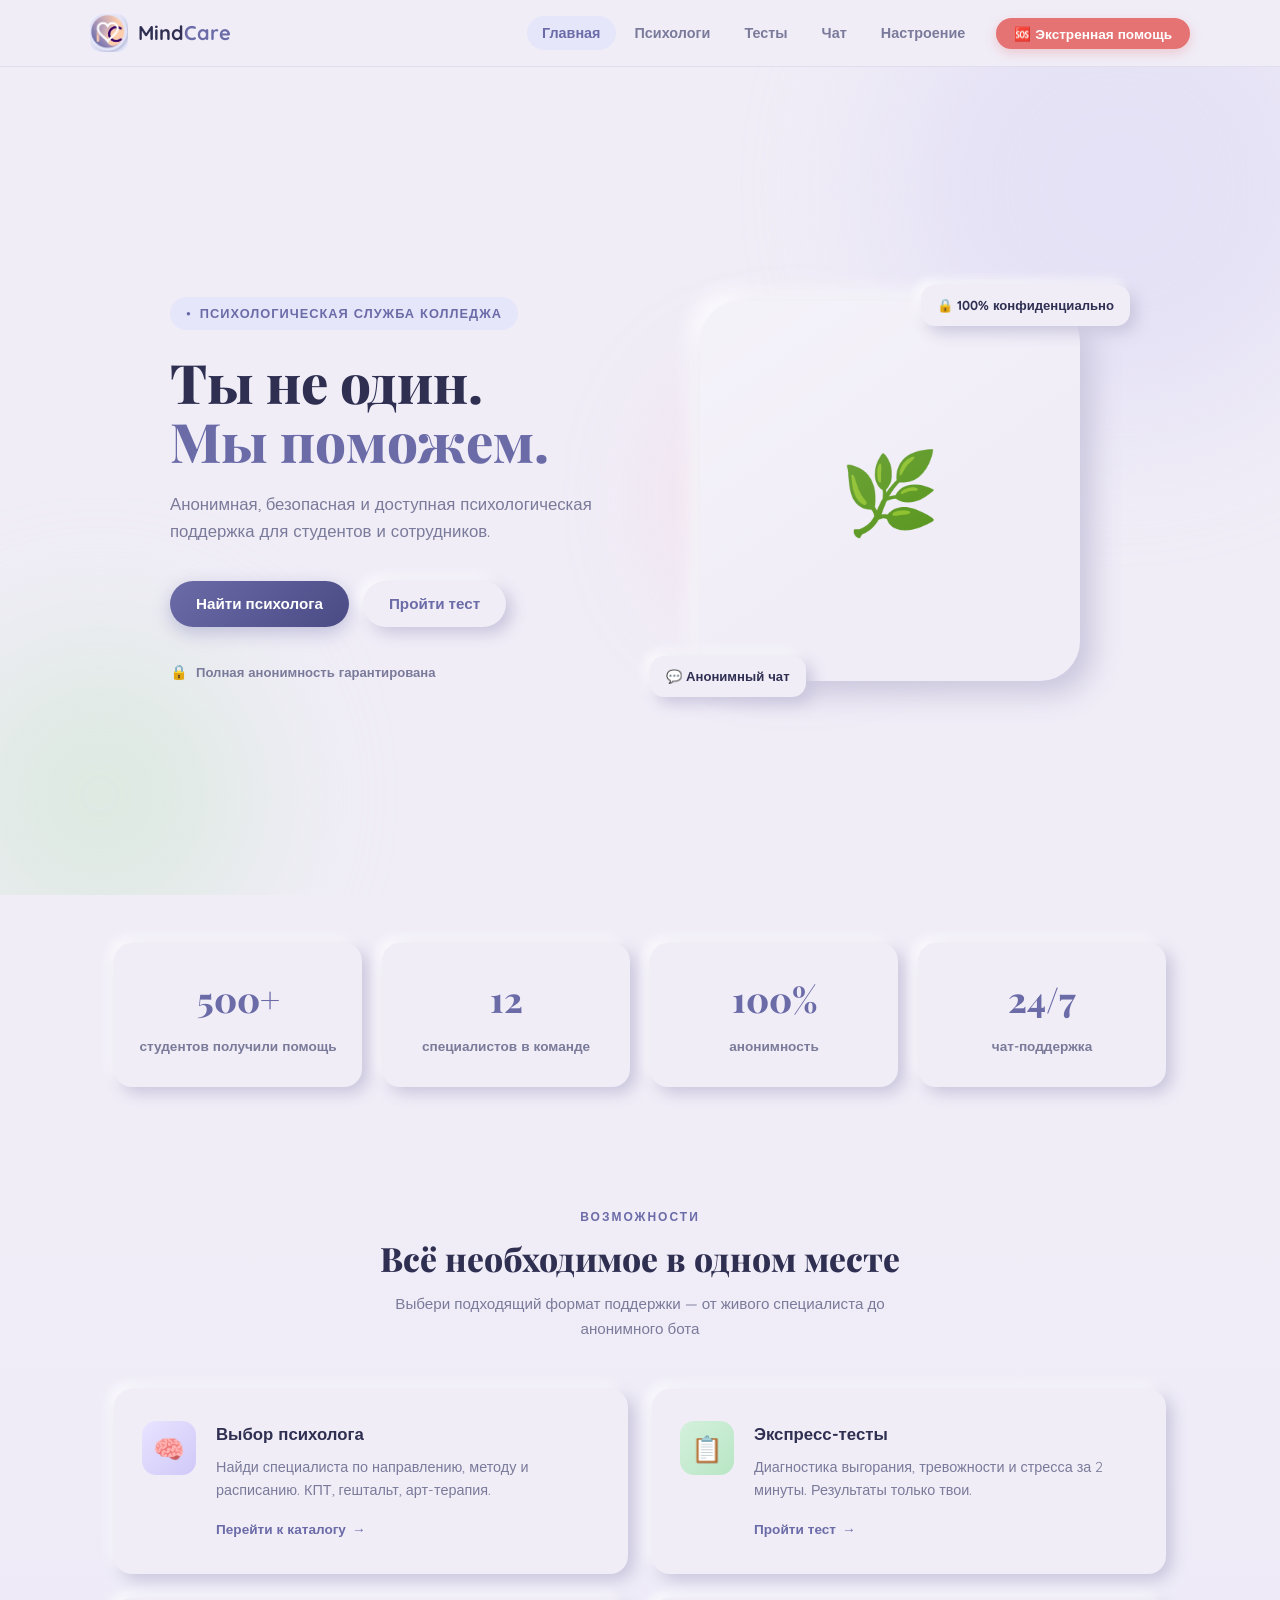
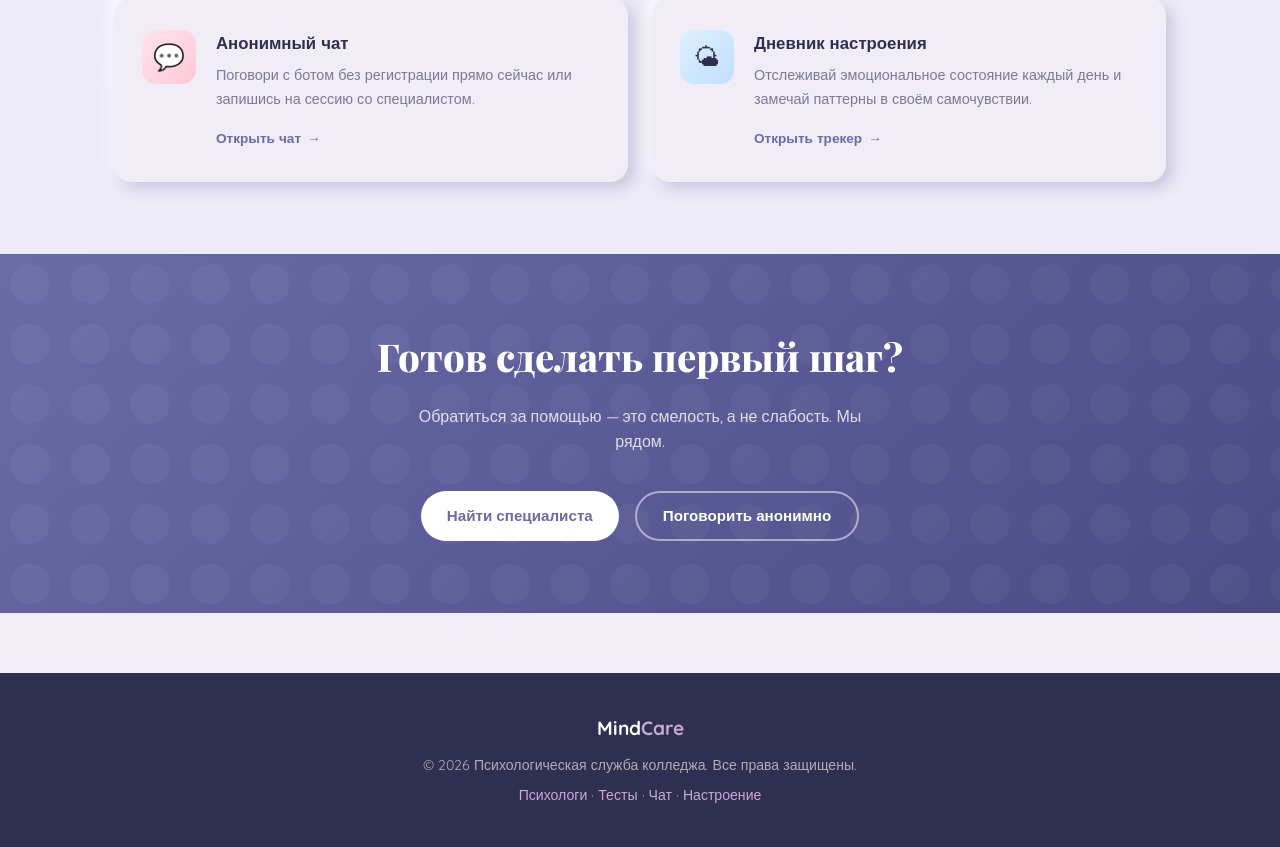
==== index.html @ d56aece6 "Add files via upload" ====
<!DOCTYPE html>
<html lang="ru">
<head>
  <meta charset="UTF-8"/>
  <meta name="viewport" content="width=device-width, initial-scale=1.0"/>
  <title>MindCare — Психологическая помощь</title>
  <link rel="icon" type="image/png" href="image1.png"/>
  <link rel="preconnect" href="https://fonts.googleapis.com"/>
  <link rel="preconnect" href="https://fonts.gstatic.com" crossorigin/>
  <link href="https://fonts.googleapis.com/css2?family=Quicksand:wght@400;500;600;700&family=Playfair+Display:wght@700;800&display=swap" rel="stylesheet"/>
  <link rel="stylesheet" href="style.css"/>
  <style>
    /* ── INDEX-ONLY STYLES ── */
    .hero {
      min-height: 92vh;
      display: flex; align-items: center;
      position: relative; overflow: hidden;
      padding: 80px 0 60px;
    }
    .hero__blobs { position: absolute; inset: 0; pointer-events: none; z-index: 0; }
    .blob {
      position: absolute; border-radius: 50%;
      filter: blur(70px); opacity: 0.45;
      animation: floatBlob 8s ease-in-out infinite alternate;
    }
    .blob-1 { width: 480px; height: 480px; background: #D8D4F5; top: -120px; right: -80px; animation-delay: 0s; }
    .blob-2 { width: 320px; height: 320px; background: #C8E6C9; bottom: -60px; left: -60px; animation-delay: 2s; }
    .blob-3 { width: 200px; height: 200px; background: #F8BBD0; top: 40%; right: 30%; animation-delay: 4s; }
    @keyframes floatBlob { 0% { transform: translate(0,0) scale(1); } 100% { transform: translate(20px, -25px) scale(1.05); } }

    .hero__inner {
      display: grid; grid-template-columns: 1fr 1fr; gap: 60px;
      align-items: center; position: relative; z-index: 1;
    }
    .hero__eyebrow {
      display: inline-flex; align-items: center; gap: 8px;
      background: var(--lavender); color: var(--lavender-dark);
      padding: 6px 16px; border-radius: var(--radius-pill);
      font-size: 0.8rem; font-weight: 700; letter-spacing: 1px; text-transform: uppercase;
      margin-bottom: 22px;
    }
    .hero__eyebrow::before { content: '●'; font-size: 0.5rem; animation: blink 2s infinite; }
    @keyframes blink { 0%,100%{opacity:1;} 50%{opacity:0.3;} }

    .hero__title {
      font-family: 'Playfair Display', serif;
      font-size: 3.4rem; font-weight: 800; line-height: 1.1;
      margin-bottom: 20px; color: var(--text-dark);
    }
    .hero__title em { font-style: normal; color: var(--lavender-dark); }

    .hero__sub { color: var(--text-muted); font-size: 1.05rem; margin-bottom: 36px; max-width: 440px; }
    .hero__actions { display: flex; gap: 14px; flex-wrap: wrap; margin-bottom: 32px; }
    .hero__anon {
      display: inline-flex; align-items: center; gap: 8px;
      font-size: 0.82rem; color: var(--text-muted); font-weight: 600;
    }
    .hero__anon::before { content: '🔒'; font-size: 0.9rem; }

    .hero__visual { position: relative; }
    .hero__logo-wrap {
      width: 100%; aspect-ratio: 1;
      max-width: 380px; margin: 0 auto;
      display: flex; align-items: center; justify-content: center;
      background: var(--bg);
      box-shadow: 12px 12px 30px var(--nm-dark), -8px -8px 20px var(--nm-light);
      border-radius: 40px;
      position: relative; overflow: hidden;
    }
    .hero__logo-wrap::after {
      content: '';
      position: absolute; inset: 0;
      background: linear-gradient(145deg, rgba(255,255,255,0.3) 0%, transparent 60%);
      pointer-events: none;
    }
    .hero__logo-img { width: 75%; height: 75%; object-fit: contain; display: block; }
    .hero__logo-fallback {
      font-size: 5rem; display: flex; align-items: center; justify-content: center; width: 100%; height: 100%;
    }
    .hero__float-badge {
      position: absolute;
      background: var(--bg); box-shadow: var(--nm-out);
      border-radius: 14px; padding: 10px 16px;
      font-size: 0.82rem; font-weight: 700; color: var(--text-dark);
      display: flex; align-items: center; gap: 8px; white-space: nowrap;
      animation: floatBadge 3s ease-in-out infinite alternate;
    }
    .badge-1 { bottom: -16px; left: -20px; animation-delay: 0s; }
    .badge-2 { top: -16px; right: -20px; animation-delay: 1.5s; }
    @keyframes floatBadge { 0% { transform: translateY(0); } 100% { transform: translateY(-8px); } }

    /* ── STATS ── */
    .stats { padding: 48px 0; }
    .stats__grid {
      display: grid; grid-template-columns: repeat(4, 1fr);
      gap: 20px; text-align: center;
    }
    .stat-card { padding: 28px 20px; }
    .stat-card__num {
      font-family: 'Playfair Display', serif;
      font-size: 2.2rem; font-weight: 800; color: var(--lavender-dark); display: block; margin-bottom: 6px;
    }
    .stat-card__label { color: var(--text-muted); font-size: 0.85rem; font-weight: 600; }

    /* ── FEATURES ── */
    .features { padding: 72px 0; background: linear-gradient(180deg, var(--bg) 0%, rgba(230,230,250,0.3) 100%); }
    .features__header { text-align: center; margin-bottom: 48px; }
    .features__grid { display: grid; grid-template-columns: repeat(2, 1fr); gap: 24px; }
    .feature-card {
      padding: 32px 28px; display: flex; gap: 20px; align-items: flex-start;
      transition: box-shadow var(--transition), transform var(--transition); cursor: pointer;
    }
    .feature-card:hover { box-shadow: var(--nm-hover); transform: translateY(-3px); }
    .feature-card__icon {
      width: 54px; height: 54px; flex-shrink: 0;
      border-radius: 14px; display: flex; align-items: center; justify-content: center;
      font-size: 1.6rem;
    }
    .icon-purple { background: linear-gradient(135deg, #e8e4ff, #d0c8f8); }
    .icon-green  { background: linear-gradient(135deg, #d4f0dd, #b8e6c4); }
    .icon-pink   { background: linear-gradient(135deg, #ffe4ec, #ffc8d8); }
    .icon-blue   { background: linear-gradient(135deg, #dff0ff, #c0dfff); }
    .feature-card__title { font-weight: 700; font-size: 1.05rem; margin-bottom: 8px; }
    .feature-card__desc { color: var(--text-muted); font-size: 0.9rem; margin-bottom: 14px; }
    .feature-card__link {
      font-size: 0.85rem; font-weight: 700; color: var(--lavender-dark);
      display: inline-flex; align-items: center; gap: 6px;
    }
    .feature-card__link::after { content: '→'; transition: transform 0.2s; }
    .feature-card:hover .feature-card__link::after { transform: translateX(4px); }

    /* ── CTA ── */
    .cta {
      padding: 72px 0; text-align: center;
      background: linear-gradient(135deg, var(--lavender-dark) 0%, var(--lavender-deep) 100%);
      color: white; position: relative; overflow: hidden;
    }
    .cta::before {
      content: ''; position: absolute; inset: 0;
      background: url("data:image/svg+xml,%3Csvg width='60' height='60' viewBox='0 0 60 60' xmlns='http://www.w3.org/2000/svg'%3E%3Cg fill='none' fill-rule='evenodd'%3E%3Cg fill='%23ffffff' fill-opacity='0.04'%3E%3Ccircle cx='30' cy='30' r='20'/%3E%3C/g%3E%3C/g%3E%3C/svg%3E");
    }
    .cta__inner { position: relative; z-index: 1; }
    .cta__title { font-family: 'Playfair Display', serif; font-size: 2.4rem; font-weight: 800; margin-bottom: 16px; }
    .cta__sub { opacity: 0.8; max-width: 480px; margin: 0 auto 36px; font-size: 1rem; }
    .cta__actions { display: flex; gap: 16px; justify-content: center; flex-wrap: wrap; }
    .btn--white { background: white; color: var(--lavender-dark); }
    .btn--white:hover { background: var(--lavender); }
    .btn--outline { background: transparent; color: white; border: 2px solid rgba(255,255,255,0.5); }
    .btn--outline:hover { background: rgba(255,255,255,0.1); border-color: white; }

    @media (max-width: 900px) {
      .hero__inner { grid-template-columns: 1fr; text-align: center; }
      .hero__sub { margin: 0 auto 36px; }
      .hero__actions { justify-content: center; }
      .hero__anon { justify-content: center; }
      .hero__visual { max-width: 280px; margin: 0 auto; }
      .stats__grid { grid-template-columns: repeat(2, 1fr); }
      .features__grid { grid-template-columns: 1fr; }
      .hero__title { font-size: 2.4rem; }
      .hero__float-badge { display: none; }
    }
    @media (max-width: 480px) {
      .hero__title { font-size: 2rem; }
      .stats__grid { grid-template-columns: repeat(2, 1fr); }
    }
  </style>
</head>
<body>

<header class="header" id="header">
  <div class="container header__inner">
    <a href="index.html" class="logo" aria-label="MindCare — главная">
      <img src="image1.png" alt="" class="logo__img" onerror="this.style.display='none'"/>
      <span class="logo__text">Mind<span class="logo__accent">Care</span></span>
    </a>

    <nav class="nav" id="nav" aria-label="Основная навигация">
      <ul class="nav__list">
        <li><a href="index.html"      class="nav__link active">Главная</a></li>
        <li><a href="catalog.html"    class="nav__link">Психологи</a></li>
        <li><a href="tests.html"      class="nav__link">Тесты</a></li>
        <li><a href="chat.html"       class="nav__link">Чат</a></li>
        <li><a href="mood.html"       class="nav__link">Настроение</a></li>
      </ul>
    </nav>

    <button class="burger" id="burger" aria-label="Открыть меню" aria-expanded="false">
      <span></span><span></span><span></span>
    </button>

    <button class="btn btn--danger btn--sm header__emergency" id="emergencyBtn">🆘 Экстренная помощь</button>
  </div>
</header>

<!-- HERO -->
<section class="hero" id="home">
  <div class="hero__blobs" aria-hidden="true">
    <div class="blob blob-1"></div>
    <div class="blob blob-2"></div>
    <div class="blob blob-3"></div>
  </div>
  <div class="container hero__inner">
    <div class="hero__content">
      <span class="hero__eyebrow">Психологическая служба колледжа</span>
      <h1 class="hero__title">Ты не один.<br/><em>Мы поможем.</em></h1>
      <p class="hero__sub">Анонимная, безопасная и доступная психологическая поддержка для студентов и сотрудников.</p>
      <div class="hero__actions">
        <a href="catalog.html" class="btn btn--primary">Найти психолога</a>
        <a href="tests.html"   class="btn btn--secondary">Пройти тест</a>
      </div>
      <span class="hero__anon">Полная анонимность гарантирована</span>
    </div>

    <div class="hero__visual">
      <div class="hero__logo-wrap">
        <img src="image2.png" alt="MindCare логотип" class="hero__logo-img"
             onerror="this.style.display='none'; this.nextElementSibling.style.display='flex'"/>
        <div class="hero__logo-fallback" style="display:none">🌿</div>
      </div>
      <div class="hero__float-badge badge-1">💬 Анонимный чат</div>
      <div class="hero__float-badge badge-2">🔒 100% конфиденциально</div>
    </div>
  </div>
</section>

<!-- STATS -->
<section class="stats">
  <div class="container">
    <div class="stats__grid">
      <div class="stat-card nm reveal">
        <span class="stat-card__num">500+</span>
        <span class="stat-card__label">студентов получили помощь</span>
      </div>
      <div class="stat-card nm reveal">
        <span class="stat-card__num">12</span>
        <span class="stat-card__label">специалистов в команде</span>
      </div>
      <div class="stat-card nm reveal">
        <span class="stat-card__num">100%</span>
        <span class="stat-card__label">анонимность</span>
      </div>
      <div class="stat-card nm reveal">
        <span class="stat-card__num">24/7</span>
        <span class="stat-card__label">чат-поддержка</span>
      </div>
    </div>
  </div>
</section>

<!-- FEATURES -->
<section class="features">
  <div class="container">
    <div class="features__header">
      <span class="section-eyebrow">Возможности</span>
      <h2 class="section-title">Всё необходимое в одном месте</h2>
      <p class="section-sub">Выбери подходящий формат поддержки — от живого специалиста до анонимного бота</p>
    </div>
    <div class="features__grid">
      <a href="catalog.html" class="feature-card nm reveal">
        <div class="feature-card__icon icon-purple">🧠</div>
        <div>
          <div class="feature-card__title">Выбор психолога</div>
          <div class="feature-card__desc">Найди специалиста по направлению, методу и расписанию. КПТ, гештальт, арт-терапия.</div>
          <span class="feature-card__link">Перейти к каталогу</span>
        </div>
      </a>
      <a href="tests.html" class="feature-card nm reveal">
        <div class="feature-card__icon icon-green">📋</div>
        <div>
          <div class="feature-card__title">Экспресс-тесты</div>
          <div class="feature-card__desc">Диагностика выгорания, тревожности и стресса за 2 минуты. Результаты только твои.</div>
          <span class="feature-card__link">Пройти тест</span>
        </div>
      </a>
      <a href="chat.html" class="feature-card nm reveal">
        <div class="feature-card__icon icon-pink">💬</div>
        <div>
          <div class="feature-card__title">Анонимный чат</div>
          <div class="feature-card__desc">Поговори с ботом без регистрации прямо сейчас или запишись на сессию со специалистом.</div>
          <span class="feature-card__link">Открыть чат</span>
        </div>
      </a>
      <a href="mood.html" class="feature-card nm reveal">
        <div class="feature-card__icon icon-blue">🌤</div>
        <div>
          <div class="feature-card__title">Дневник настроения</div>
          <div class="feature-card__desc">Отслеживай эмоциональное состояние каждый день и замечай паттерны в своём самочувствии.</div>
          <span class="feature-card__link">Открыть трекер</span>
        </div>
      </a>
    </div>
  </div>
</section>

<!-- CTA -->
<section class="cta">
  <div class="container cta__inner">
    <h2 class="cta__title">Готов сделать первый шаг?</h2>
    <p class="cta__sub">Обратиться за помощью — это смелость, а не слабость. Мы рядом.</p>
    <div class="cta__actions">
      <a href="catalog.html" class="btn btn--white">Найти специалиста</a>
      <a href="chat.html"    class="btn btn--outline">Поговорить анонимно</a>
    </div>
  </div>
</section>

<!-- EMERGENCY MODAL -->
<div class="modal-overlay" id="emergencyModal" hidden>
  <div class="modal nm">
    <h2>🆘 Экстренная помощь</h2>
    <p>Если тебе или твоим близким угрожает опасность — не молчи. Звони прямо сейчас:</p>
    <ul style="margin:18px 0;padding-left:20px;text-align:left;line-height:2.2">
      <li><strong>8 (800) 2000-122</strong> — Единый телефон доверия (бесплатно)</li>
      <li><strong>+7 (495) 575-87-70</strong> — Горячая линия психологической помощи</li>
      <li><strong>112</strong> — Экстренные службы</li>
    </ul>
    <button class="btn btn--primary" id="closeEmergency">Понятно, закрыть</button>
  </div>
</div>

<footer class="footer">
  <div class="container">
    <div class="footer__brand">
      <div class="footer__logo">Mind<span>Care</span></div>
    </div>
    <p>© 2026 Психологическая служба колледжа. Все права защищены.</p>
    <p style="margin-top:8px">
      <a href="catalog.html">Психологи</a> ·
      <a href="tests.html">Тесты</a> ·
      <a href="chat.html">Чат</a> ·
      <a href="mood.html">Настроение</a>
    </p>
  </div>
</footer>

<script src="app.js"></script>
</body>
</html>
---- style.css ----
/* =============================================
   MindCare — СТИЛИ (обновлённые)
   ============================================= */

@import url('https://fonts.googleapis.com/css2?family=Quicksand:wght@400;500;600;700&family=Playfair+Display:wght@700;800&display=swap');

:root {
  --bg:            #F0EDF7;
  --bg-alt:        #E8E4F3;
  --lavender:      #E6E6FA;
  --lavender-mid:  #C8A8D8;
  --lavender-dark: #6B6BA8;
  --lavender-deep: #4A4A85;
  --accent:        #9090C8;
  --green:         #5A8A6A;
  --green-light:   #D4EDDA;
  --text-dark:     #2F2F52;
  --text-muted:    #7A7A9A;
  --white:         #ffffff;

  --nm-light:  #ffffff;
  --nm-dark:   #c8c4dc;
  --nm-out:    6px 6px 16px var(--nm-dark), -4px -4px 12px var(--nm-light);
  --nm-in:     inset 4px 4px 10px var(--nm-dark), inset -3px -3px 8px var(--nm-light);
  --nm-hover:  8px 8px 20px var(--nm-dark), -5px -5px 14px var(--nm-light);

  --radius:     18px;
  --radius-sm:  10px;
  --radius-pill:100px;
  --transition: 0.3s cubic-bezier(0.25, 0.8, 0.25, 1);
}

*, *::before, *::after { box-sizing: border-box; margin: 0; padding: 0; }
html { scroll-behavior: smooth; }
body {
  font-family: 'Quicksand', sans-serif;
  background: var(--bg);
  color: var(--text-dark);
  line-height: 1.6;
  overflow-x: hidden;
}
button, input, textarea { font-family: inherit; }
a { text-decoration: none; color: inherit; }
img { max-width: 100%; }

.container { max-width: 1100px; margin: 0 auto; padding: 0 24px; }
.nm { background: var(--bg); box-shadow: var(--nm-out); border-radius: var(--radius); }

/* ── HEADER ── */
.header {
  position: sticky; top: 0; z-index: 100;
  background: rgba(240,237,247,0.88);
  backdrop-filter: blur(24px); -webkit-backdrop-filter: blur(24px);
  border-bottom: 1px solid rgba(107,107,168,0.12);
}
.header__inner {
  display: flex; align-items: center; gap: 16px;
  padding: 14px 0;
}
.logo { display: flex; align-items: center; gap: 10px; }
.logo__img { width: 38px; height: 38px; border-radius: 10px; object-fit: contain; }
.logo__text { font-size: 1.25rem; font-weight: 700; white-space: nowrap; }
.logo__accent { color: var(--lavender-dark); }

.nav { margin-left: auto; }
.nav__list { display: flex; gap: 4px; list-style: none; }
.nav__link {
  padding: 8px 15px; border-radius: var(--radius-pill);
  font-weight: 600; font-size: 0.9rem;
  color: var(--text-muted); transition: all 0.2s;
}
.nav__link.active,
.nav__link:hover { color: var(--lavender-dark); background: var(--lavender); }

.burger {
  display: none; flex-direction: column; gap: 5px;
  border: none; background: transparent; cursor: pointer; padding: 4px; margin-left: auto;
}
.burger span { display: block; width: 22px; height: 2px; background: var(--text-dark); border-radius: 2px; transition: 0.3s; }
.burger.open span:nth-child(1) { transform: translateY(7px) rotate(45deg); }
.burger.open span:nth-child(2) { opacity: 0; }
.burger.open span:nth-child(3) { transform: translateY(-7px) rotate(-45deg); }

/* ── BUTTONS ── */
.btn {
  display: inline-flex; align-items: center; justify-content: center;
  padding: 11px 26px; border-radius: var(--radius-pill);
  font-weight: 700; font-size: 0.95rem; cursor: pointer;
  transition: all var(--transition); border: none;
}
.btn--primary {
  background: linear-gradient(135deg, var(--lavender-dark), var(--lavender-deep));
  color: #fff; box-shadow: 0 6px 18px rgba(107,107,168,0.35);
}
.btn--primary:hover { transform: translateY(-2px); box-shadow: 0 10px 24px rgba(107,107,168,0.45); }
.btn--secondary {
  background: var(--bg); color: var(--lavender-dark); box-shadow: var(--nm-out);
}
.btn--secondary:hover { background: var(--lavender); transform: translateY(-1px); }
.btn--green {
  background: linear-gradient(135deg, var(--green), #3d6b4f);
  color: #fff; box-shadow: 0 6px 18px rgba(90,138,106,0.35);
}
.btn--green:hover { transform: translateY(-2px); box-shadow: 0 10px 24px rgba(90,138,106,0.45); }
.btn--danger { background: #E57373; color: white; box-shadow: 0 4px 12px rgba(229,115,115,0.3); }
.btn--danger:hover { background: #d32f2f; }
.btn--sm { padding: 7px 18px; font-size: 0.85rem; }

/* ── SECTION COMMONS ── */
section { padding: 72px 0; }
.section-header { text-align: center; margin-bottom: 48px; }
.section-eyebrow {
  font-size: 0.75rem; font-weight: 700; text-transform: uppercase;
  letter-spacing: 2px; color: var(--lavender-dark); display: block; margin-bottom: 12px;
}
.section-title {
  font-family: 'Playfair Display', serif;
  font-size: 2.1rem; font-weight: 800; color: var(--text-dark); margin-bottom: 14px; line-height: 1.2;
}
.section-sub { color: var(--text-muted); max-width: 520px; margin: 0 auto; font-size: 0.95rem; }

/* ── PAGE HERO (inner pages) ── */
.page-hero {
  padding: 64px 0 48px;
  background: linear-gradient(160deg, var(--lavender) 0%, var(--bg) 60%);
  text-align: center;
  position: relative;
  overflow: hidden;
}
.page-hero::before {
  content: '';
  position: absolute; top: -60px; right: -80px;
  width: 300px; height: 300px;
  border-radius: 50%;
  background: radial-gradient(circle, rgba(107,107,168,0.12), transparent 70%);
  pointer-events: none;
}
.page-hero__eyebrow {
  font-size: 0.75rem; font-weight: 700; text-transform: uppercase;
  letter-spacing: 2px; color: var(--lavender-dark); display: block; margin-bottom: 14px;
}
.page-hero__title {
  font-family: 'Playfair Display', serif;
  font-size: 2.6rem; font-weight: 800; margin-bottom: 16px; line-height: 1.15;
}
.page-hero__sub {
  color: var(--text-muted); max-width: 520px; margin: 0 auto; font-size: 1rem;
}

/* ── FOOTER ── */
.footer {
  background: var(--text-dark); color: rgba(255,255,255,0.6);
  padding: 40px 0; text-align: center; font-size: 0.88rem; margin-top: 60px;
}
.footer__brand { margin-bottom: 10px; }
.footer__logo { font-size: 1.2rem; font-weight: 700; color: #fff; }
.footer__logo span { color: var(--lavender-mid); }
.footer a { color: var(--lavender-mid); }

/* ── SCROLL REVEAL ── */
.reveal { opacity: 0; transform: translateY(28px); transition: opacity 0.65s ease, transform 0.65s ease; }
.reveal.visible { opacity: 1; transform: translateY(0); }

/* ── MODAL ── */
.modal-overlay {
  position: fixed; inset: 0;
  background: rgba(30,20,60,0.35); backdrop-filter: blur(6px);
  z-index: 200; display: flex; align-items: center; justify-content: center; padding: 20px;
}
.modal { max-width: 500px; background: var(--bg); padding: 36px; text-align: center; }
.modal h2 { margin-bottom: 16px; color: #E57373; font-size: 1.5rem; }
.modal p { font-size: 0.95rem; color: var(--text-dark); }
[hidden] { display: none !important; }

/* ── FILTERS ── */
.filters { display: flex; gap: 10px; justify-content: center; margin-bottom: 36px; flex-wrap: wrap; }
.filter-tag {
  padding: 8px 20px; border-radius: var(--radius-pill);
  border: none; background: var(--bg); box-shadow: var(--nm-out);
  cursor: pointer; font-weight: 600; font-size: 0.88rem;
  color: var(--text-muted); transition: all 0.2s;
}
.filter-tag.active { background: var(--lavender-dark); color: white; box-shadow: none; }
.filter-tag:hover:not(.active) { background: var(--lavender); color: var(--lavender-dark); }

/* ── TAG CHIPS ── */
.tag {
  font-size: 0.72rem; background: var(--lavender); color: var(--lavender-dark);
  padding: 3px 10px; border-radius: var(--radius-pill); font-weight: 700;
}
.tag--green { background: var(--green-light); color: var(--green); }

/* ── PSYCH CARDS (catalog page) ── */
.catalog__grid { display: grid; grid-template-columns: repeat(auto-fill, minmax(300px, 1fr)); gap: 24px; }
.psych-card {
  padding: 28px 24px; display: flex; flex-direction: column; gap: 16px;
  transition: box-shadow var(--transition), transform var(--transition);
}
.psych-card:hover { box-shadow: var(--nm-hover); transform: translateY(-3px); }
.psych-card.card-fade { opacity: 0; transform: scale(0.95); pointer-events: none; }
.psych-card.card-hidden { display: none !important; }
.psych-card__top { display: flex; gap: 18px; align-items: center; }
.psych-card__avatar {
  width: 68px; height: 68px; flex-shrink: 0;
  background: linear-gradient(135deg, var(--lavender), var(--lavender-mid));
  border-radius: 50%; display: flex; align-items: center; justify-content: center;
  font-size: 2rem; box-shadow: 0 4px 12px rgba(107,107,168,0.2);
}
.psych-card__name { font-size: 1.05rem; font-weight: 700; margin-bottom: 4px; }
.psych-card__spec { color: var(--text-muted); font-size: 0.85rem; margin-bottom: 8px; }
.psych-card__tags { display: flex; gap: 6px; flex-wrap: wrap; }
.psych-card__footer {
  margin-top: auto; padding-top: 16px;
  border-top: 1px solid rgba(107,107,168,0.1);
  display: flex; align-items: center; justify-content: space-between;
}
.psych-card__avail { font-size: 0.82rem; color: var(--green); font-weight: 600; }
.psych-card__avail--busy { color: var(--text-muted); }

/* ── TEST WIDGET ── */
.test-widget { max-width: 640px; margin: 0 auto; padding: 44px 40px; text-align: center; }
.test-intro-icon { font-size: 3.5rem; margin-bottom: 20px; }
.test-widget h3 { font-family: 'Playfair Display', serif; font-size: 1.5rem; margin-bottom: 12px; }
.test-widget p { color: var(--text-muted); margin-bottom: 28px; }
.test-progress-bar {
  width: 100%; height: 6px; background: rgba(107,107,168,0.12);
  border-radius: 3px; margin-bottom: 18px; overflow: hidden;
}
.test-progress { height: 100%; width: 0%; background: linear-gradient(90deg, var(--accent), var(--lavender-dark)); transition: width 0.4s; }
.test-step { font-size: 0.8rem; color: var(--text-muted); font-weight: 600; display: block; margin-bottom: 8px; }
.test-question { font-size: 1.15rem; font-weight: 700; margin-bottom: 28px; line-height: 1.4; }
.test-answers { display: flex; flex-direction: column; gap: 12px; }
.answer-btn {
  padding: 14px 22px; text-align: left;
  background: var(--bg); border: 2px solid transparent;
  box-shadow: var(--nm-out); border-radius: var(--radius-sm);
  cursor: pointer; font-size: 0.95rem; font-weight: 500;
  transition: all 0.2s; color: var(--text-dark);
}
.answer-btn:hover { background: var(--lavender); border-color: var(--lavender-mid); box-shadow: none; }
.test-result-emoji { font-size: 4rem; margin-bottom: 16px; display: block; }
.test-result-title { font-family: 'Playfair Display', serif; font-size: 1.6rem; margin-bottom: 12px; }
.test-result-desc { color: var(--text-muted); margin-bottom: 28px; max-width: 380px; margin-left: auto; margin-right: auto; }
.test-result-badge {
  display: inline-block; padding: 6px 20px; border-radius: var(--radius-pill);
  font-size: 0.85rem; font-weight: 700; margin-bottom: 24px;
}
.badge--ok { background: var(--green-light); color: var(--green); }
.badge--warn { background: #FFF3CD; color: #856404; }
.badge--alert { background: #FFE0E0; color: #c0392b; }

/* ── CHAT WIDGET ── */
.chat-widget {
  max-width: 680px; margin: 0 auto;
  height: 520px; display: flex; flex-direction: column; overflow: hidden;
}
.chat-widget__messages {
  flex: 1; overflow-y: auto; padding: 20px;
  display: flex; flex-direction: column; gap: 14px;
}
.chat-widget__messages::-webkit-scrollbar { width: 4px; }
.chat-widget__messages::-webkit-scrollbar-track { background: transparent; }
.chat-widget__messages::-webkit-scrollbar-thumb { background: var(--lavender-mid); border-radius: 2px; }
.chat-message { display: flex; flex-direction: column; max-width: 78%; }
.chat-message--bot { align-self: flex-start; }
.chat-message--user { align-self: flex-end; }
.chat-message__bubble {
  padding: 12px 18px; border-radius: var(--radius); font-size: 0.95rem;
  line-height: 1.5; box-shadow: var(--nm-out);
}
.chat-message--bot .chat-message__bubble {
  background: var(--bg); border-top-left-radius: 4px;
}
.chat-message--user .chat-message__bubble {
  background: linear-gradient(135deg, var(--lavender-dark), var(--lavender-deep));
  color: white; border-top-right-radius: 4px; box-shadow: 0 4px 14px rgba(107,107,168,0.3);
}
.chat-message__time { font-size: 0.7rem; color: var(--text-muted); margin-top: 4px; padding: 0 4px; }
.chat-message--user .chat-message__time { align-self: flex-end; }
.chat-widget__input-zone {
  display: flex; gap: 12px; padding: 16px 20px;
  border-top: 1px solid rgba(107,107,168,0.1); background: var(--bg);
}
.chat-widget__input-zone input {
  flex: 1; padding: 12px 22px; border: none;
  box-shadow: var(--nm-in); background: var(--bg);
  border-radius: var(--radius-pill); outline: none; font-size: 0.95rem;
}
.chat-widget__send {
  padding: 0 24px; background: linear-gradient(135deg, var(--lavender-dark), var(--lavender-deep));
  color: white; border: none; border-radius: var(--radius-pill);
  cursor: pointer; font-weight: 700; font-size: 0.9rem;
  transition: all 0.2s; box-shadow: 0 4px 12px rgba(107,107,168,0.3);
}
.chat-widget__send:hover { transform: translateY(-1px); box-shadow: 0 6px 16px rgba(107,107,168,0.4); }
.chat-typing { display: flex; align-items: center; gap: 5px; padding: 10px 16px; }
.chat-typing span {
  width: 8px; height: 8px; border-radius: 50%;
  background: var(--lavender-mid); display: block;
  animation: typingDot 1.2s ease-in-out infinite;
}
.chat-typing span:nth-child(2) { animation-delay: 0.2s; }
.chat-typing span:nth-child(3) { animation-delay: 0.4s; }
@keyframes typingDot { 0%,60%,100% { transform: scale(0.7); opacity: 0.4; } 30% { transform: scale(1); opacity: 1; } }

/* ── MOOD WIDGET ── */
.mood-widget { max-width: 540px; margin: 0 auto; padding: 36px; text-align: center; }
.mood-options { display: flex; justify-content: space-around; margin-bottom: 24px; gap: 8px; }
.mood-btn {
  width: 62px; height: 62px;
  display: flex; align-items: center; justify-content: center;
  font-size: 2rem; border: 2px solid transparent;
  cursor: pointer; transition: all 0.2s; border-radius: 50%;
  background: var(--bg); box-shadow: var(--nm-out);
}
.mood-btn:hover { transform: scale(1.12); background: var(--lavender); border-color: var(--lavender-mid); }
.mood-btn.selected {
  transform: scale(1.18); background: var(--lavender);
  border-color: var(--lavender-dark); box-shadow: 0 0 0 4px rgba(107,107,168,0.15);
}
.mood-label { font-size: 0.7rem; color: var(--text-muted); font-weight: 600; display: block; margin-top: 6px; }
.mood-result-text { font-size: 0.95rem; color: var(--text-muted); font-weight: 500; min-height: 24px; margin-bottom: 28px; }

/* mood history */
.mood-history { margin-top: 40px; }
.mood-history h3 { font-family: 'Playfair Display', serif; font-size: 1.3rem; margin-bottom: 20px; }
.mood-calendar { display: grid; grid-template-columns: repeat(7, 1fr); gap: 8px; }
.mood-day {
  aspect-ratio: 1; border-radius: 10px; display: flex; flex-direction: column;
  align-items: center; justify-content: center; font-size: 1.1rem;
  background: var(--bg); box-shadow: var(--nm-out);
}
.mood-day__label { font-size: 0.6rem; color: var(--text-muted); margin-top: 2px; font-weight: 600; }
.mood-day--empty { box-shadow: var(--nm-in); }

/* Calm button */
#calmBtn.pulsing { animation: breathBtn 4s ease-in-out infinite; background: var(--lavender); color: var(--lavender-dark); }
@keyframes breathBtn { 0%,100% { transform: scale(1); box-shadow: 0 0 0 0 rgba(107,107,168,0.3); } 50% { transform: scale(1.06); box-shadow: 0 0 20px 10px rgba(107,107,168,0.12); } }

/* ── RESPONSIVE ── */
@media (max-width: 768px) {
  .header__emergency { display: none; }
  .nav { display: none; position: absolute; top: 100%; left: 0; width: 100%; z-index: 99; }
  .nav.open {
    display: block;
    background: rgba(240,237,247,0.97);
    backdrop-filter: blur(20px);
    padding: 16px 24px 20px;
    border-bottom: 1px solid rgba(107,107,168,0.12);
    box-shadow: 0 8px 24px rgba(0,0,0,0.07);
  }
  .nav__list { flex-direction: column; gap: 4px; }
  .nav__link { display: block; padding: 10px 16px; }
  .burger { display: flex; }
  .page-hero__title { font-size: 2rem; }
  .section-title { font-size: 1.7rem; }
  .test-widget { padding: 28px 20px; }
  .catalog__grid { grid-template-columns: 1fr; }
  .mood-calendar { grid-template-columns: repeat(7, 1fr); gap: 5px; }
  .mood-day { font-size: 0.85rem; }
  .chat-widget { height: 460px; }
}
@media (max-width: 480px) {
  .mood-btn { width: 50px; height: 50px; font-size: 1.6rem; }
}
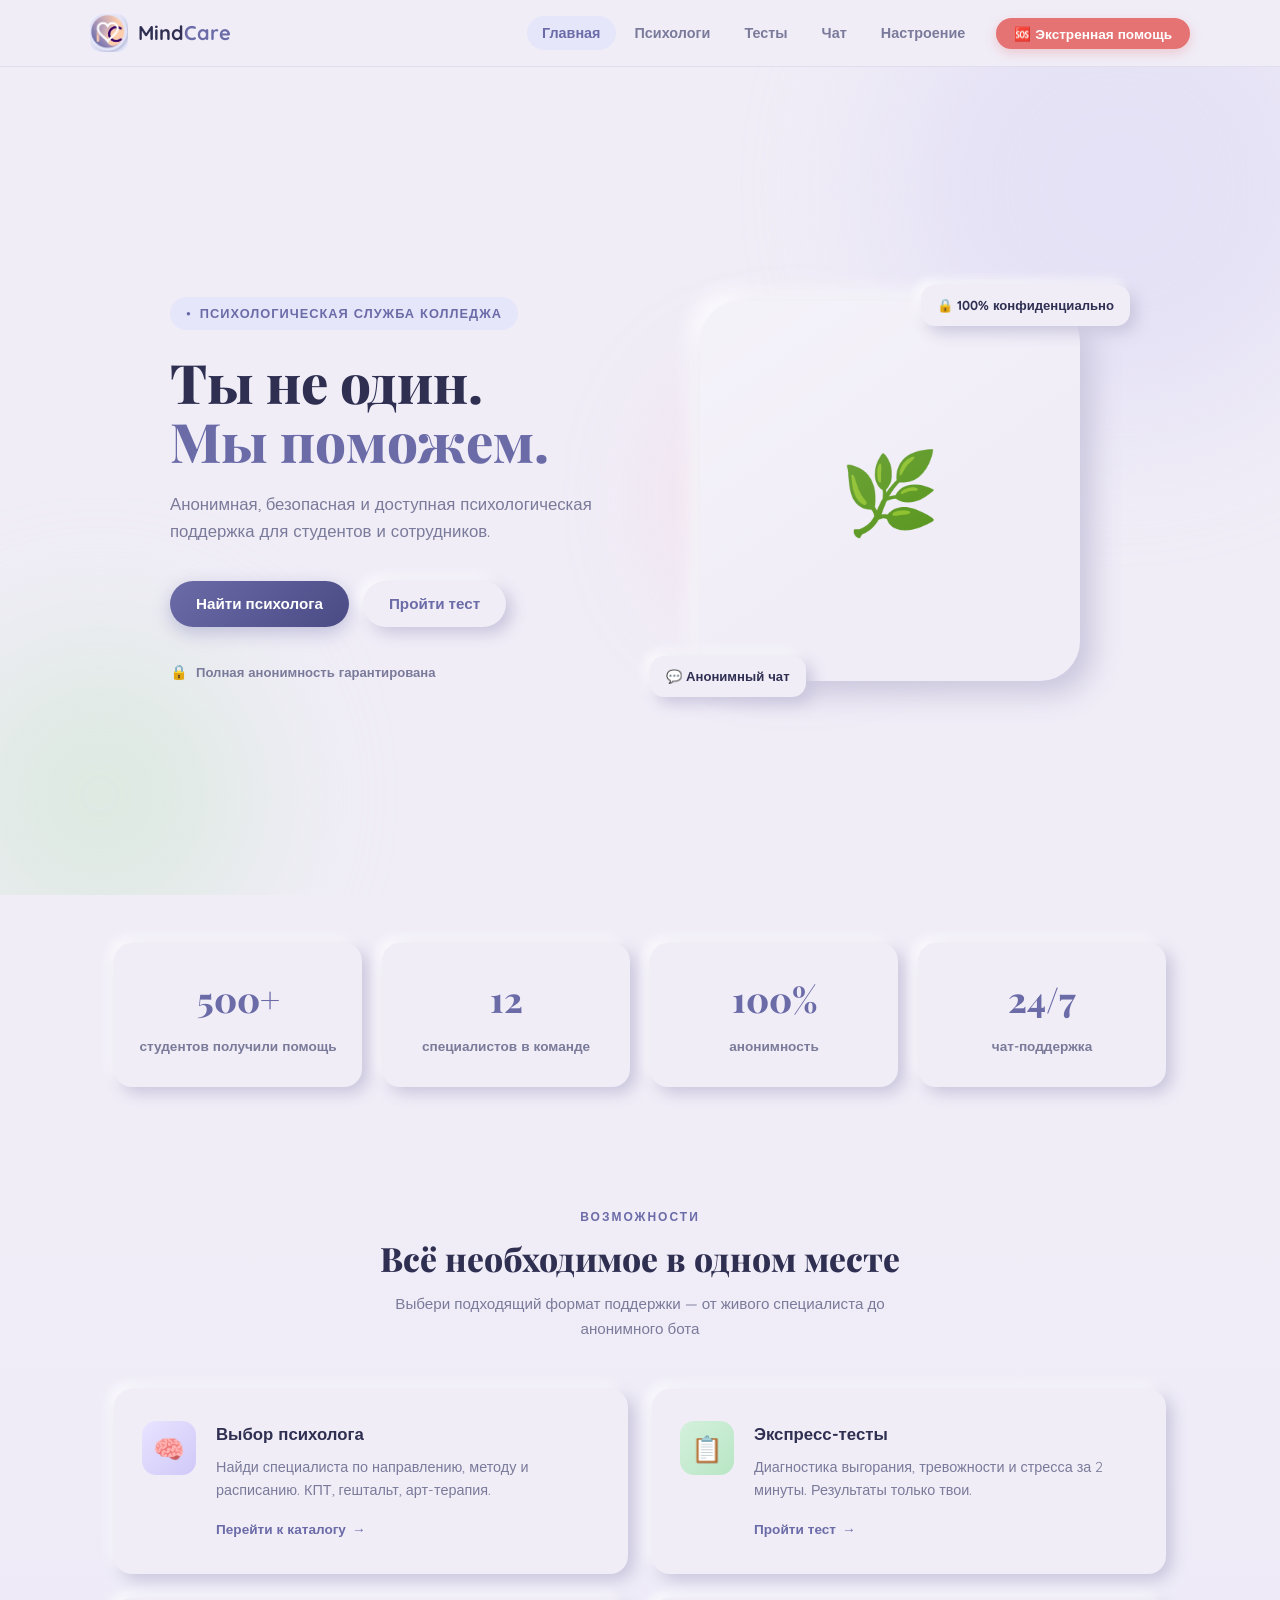
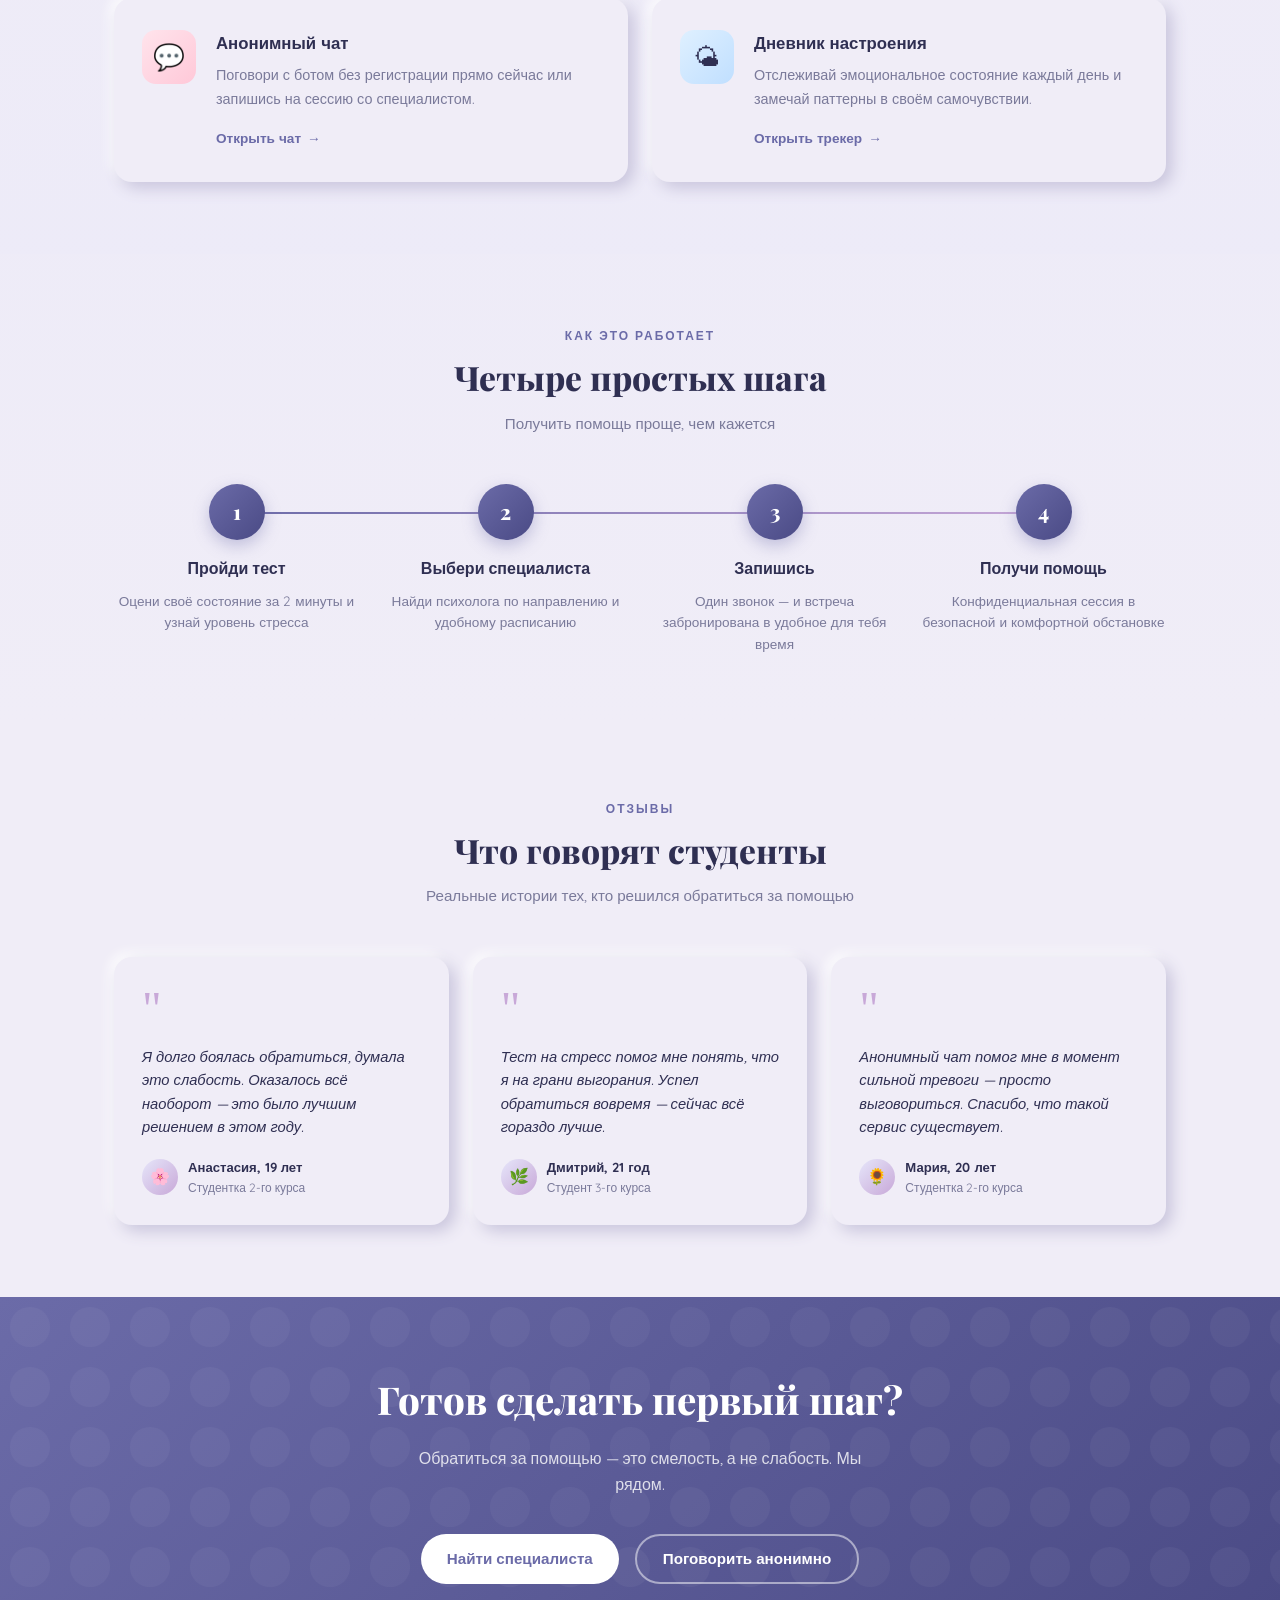
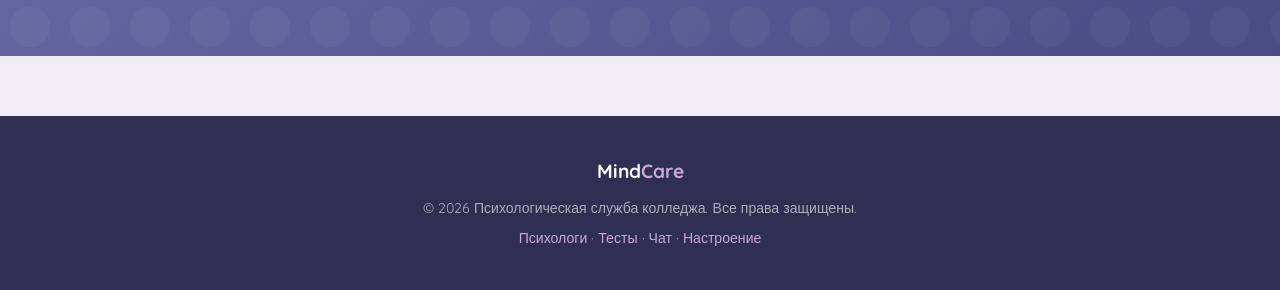
==== commit ed58127d: "Add files via upload" ====
--- a/index.html
+++ b/index.html
@@ -4,166 +4,13 @@
   <meta charset="UTF-8"/>
   <meta name="viewport" content="width=device-width, initial-scale=1.0"/>
   <title>MindCare — Психологическая помощь</title>
-  <link rel="icon" type="image/png" href="image1.png"/>
+  <link rel="icon" type="image/x-icon" href="image1.png"/>
+  <link rel="shortcut icon" href="image1.png"/>
+  <link rel="apple-touch-icon" href="image1.png"/>
   <link rel="preconnect" href="https://fonts.googleapis.com"/>
   <link rel="preconnect" href="https://fonts.gstatic.com" crossorigin/>
   <link href="https://fonts.googleapis.com/css2?family=Quicksand:wght@400;500;600;700&family=Playfair+Display:wght@700;800&display=swap" rel="stylesheet"/>
   <link rel="stylesheet" href="style.css"/>
-  <style>
-    /* ── INDEX-ONLY STYLES ── */
-    .hero {
-      min-height: 92vh;
-      display: flex; align-items: center;
-      position: relative; overflow: hidden;
-      padding: 80px 0 60px;
-    }
-    .hero__blobs { position: absolute; inset: 0; pointer-events: none; z-index: 0; }
-    .blob {
-      position: absolute; border-radius: 50%;
-      filter: blur(70px); opacity: 0.45;
-      animation: floatBlob 8s ease-in-out infinite alternate;
-    }
-    .blob-1 { width: 480px; height: 480px; background: #D8D4F5; top: -120px; right: -80px; animation-delay: 0s; }
-    .blob-2 { width: 320px; height: 320px; background: #C8E6C9; bottom: -60px; left: -60px; animation-delay: 2s; }
-    .blob-3 { width: 200px; height: 200px; background: #F8BBD0; top: 40%; right: 30%; animation-delay: 4s; }
-    @keyframes floatBlob { 0% { transform: translate(0,0) scale(1); } 100% { transform: translate(20px, -25px) scale(1.05); } }
-
-    .hero__inner {
-      display: grid; grid-template-columns: 1fr 1fr; gap: 60px;
-      align-items: center; position: relative; z-index: 1;
-    }
-    .hero__eyebrow {
-      display: inline-flex; align-items: center; gap: 8px;
-      background: var(--lavender); color: var(--lavender-dark);
-      padding: 6px 16px; border-radius: var(--radius-pill);
-      font-size: 0.8rem; font-weight: 700; letter-spacing: 1px; text-transform: uppercase;
-      margin-bottom: 22px;
-    }
-    .hero__eyebrow::before { content: '●'; font-size: 0.5rem; animation: blink 2s infinite; }
-    @keyframes blink { 0%,100%{opacity:1;} 50%{opacity:0.3;} }
-
-    .hero__title {
-      font-family: 'Playfair Display', serif;
-      font-size: 3.4rem; font-weight: 800; line-height: 1.1;
-      margin-bottom: 20px; color: var(--text-dark);
-    }
-    .hero__title em { font-style: normal; color: var(--lavender-dark); }
-
-    .hero__sub { color: var(--text-muted); font-size: 1.05rem; margin-bottom: 36px; max-width: 440px; }
-    .hero__actions { display: flex; gap: 14px; flex-wrap: wrap; margin-bottom: 32px; }
-    .hero__anon {
-      display: inline-flex; align-items: center; gap: 8px;
-      font-size: 0.82rem; color: var(--text-muted); font-weight: 600;
-    }
-    .hero__anon::before { content: '🔒'; font-size: 0.9rem; }
-
-    .hero__visual { position: relative; }
-    .hero__logo-wrap {
-      width: 100%; aspect-ratio: 1;
-      max-width: 380px; margin: 0 auto;
-      display: flex; align-items: center; justify-content: center;
-      background: var(--bg);
-      box-shadow: 12px 12px 30px var(--nm-dark), -8px -8px 20px var(--nm-light);
-      border-radius: 40px;
-      position: relative; overflow: hidden;
-    }
-    .hero__logo-wrap::after {
-      content: '';
-      position: absolute; inset: 0;
-      background: linear-gradient(145deg, rgba(255,255,255,0.3) 0%, transparent 60%);
-      pointer-events: none;
-    }
-    .hero__logo-img { width: 75%; height: 75%; object-fit: contain; display: block; }
-    .hero__logo-fallback {
-      font-size: 5rem; display: flex; align-items: center; justify-content: center; width: 100%; height: 100%;
-    }
-    .hero__float-badge {
-      position: absolute;
-      background: var(--bg); box-shadow: var(--nm-out);
-      border-radius: 14px; padding: 10px 16px;
-      font-size: 0.82rem; font-weight: 700; color: var(--text-dark);
-      display: flex; align-items: center; gap: 8px; white-space: nowrap;
-      animation: floatBadge 3s ease-in-out infinite alternate;
-    }
-    .badge-1 { bottom: -16px; left: -20px; animation-delay: 0s; }
-    .badge-2 { top: -16px; right: -20px; animation-delay: 1.5s; }
-    @keyframes floatBadge { 0% { transform: translateY(0); } 100% { transform: translateY(-8px); } }
-
-    /* ── STATS ── */
-    .stats { padding: 48px 0; }
-    .stats__grid {
-      display: grid; grid-template-columns: repeat(4, 1fr);
-      gap: 20px; text-align: center;
-    }
-    .stat-card { padding: 28px 20px; }
-    .stat-card__num {
-      font-family: 'Playfair Display', serif;
-      font-size: 2.2rem; font-weight: 800; color: var(--lavender-dark); display: block; margin-bottom: 6px;
-    }
-    .stat-card__label { color: var(--text-muted); font-size: 0.85rem; font-weight: 600; }
-
-    /* ── FEATURES ── */
-    .features { padding: 72px 0; background: linear-gradient(180deg, var(--bg) 0%, rgba(230,230,250,0.3) 100%); }
-    .features__header { text-align: center; margin-bottom: 48px; }
-    .features__grid { display: grid; grid-template-columns: repeat(2, 1fr); gap: 24px; }
-    .feature-card {
-      padding: 32px 28px; display: flex; gap: 20px; align-items: flex-start;
-      transition: box-shadow var(--transition), transform var(--transition); cursor: pointer;
-    }
-    .feature-card:hover { box-shadow: var(--nm-hover); transform: translateY(-3px); }
-    .feature-card__icon {
-      width: 54px; height: 54px; flex-shrink: 0;
-      border-radius: 14px; display: flex; align-items: center; justify-content: center;
-      font-size: 1.6rem;
-    }
-    .icon-purple { background: linear-gradient(135deg, #e8e4ff, #d0c8f8); }
-    .icon-green  { background: linear-gradient(135deg, #d4f0dd, #b8e6c4); }
-    .icon-pink   { background: linear-gradient(135deg, #ffe4ec, #ffc8d8); }
-    .icon-blue   { background: linear-gradient(135deg, #dff0ff, #c0dfff); }
-    .feature-card__title { font-weight: 700; font-size: 1.05rem; margin-bottom: 8px; }
-    .feature-card__desc { color: var(--text-muted); font-size: 0.9rem; margin-bottom: 14px; }
-    .feature-card__link {
-      font-size: 0.85rem; font-weight: 700; color: var(--lavender-dark);
-      display: inline-flex; align-items: center; gap: 6px;
-    }
-    .feature-card__link::after { content: '→'; transition: transform 0.2s; }
-    .feature-card:hover .feature-card__link::after { transform: translateX(4px); }
-
-    /* ── CTA ── */
-    .cta {
-      padding: 72px 0; text-align: center;
-      background: linear-gradient(135deg, var(--lavender-dark) 0%, var(--lavender-deep) 100%);
-      color: white; position: relative; overflow: hidden;
-    }
-    .cta::before {
-      content: ''; position: absolute; inset: 0;
-      background: url("data:image/svg+xml,%3Csvg width='60' height='60' viewBox='0 0 60 60' xmlns='http://www.w3.org/2000/svg'%3E%3Cg fill='none' fill-rule='evenodd'%3E%3Cg fill='%23ffffff' fill-opacity='0.04'%3E%3Ccircle cx='30' cy='30' r='20'/%3E%3C/g%3E%3C/g%3E%3C/svg%3E");
-    }
-    .cta__inner { position: relative; z-index: 1; }
-    .cta__title { font-family: 'Playfair Display', serif; font-size: 2.4rem; font-weight: 800; margin-bottom: 16px; }
-    .cta__sub { opacity: 0.8; max-width: 480px; margin: 0 auto 36px; font-size: 1rem; }
-    .cta__actions { display: flex; gap: 16px; justify-content: center; flex-wrap: wrap; }
-    .btn--white { background: white; color: var(--lavender-dark); }
-    .btn--white:hover { background: var(--lavender); }
-    .btn--outline { background: transparent; color: white; border: 2px solid rgba(255,255,255,0.5); }
-    .btn--outline:hover { background: rgba(255,255,255,0.1); border-color: white; }
-
-    @media (max-width: 900px) {
-      .hero__inner { grid-template-columns: 1fr; text-align: center; }
-      .hero__sub { margin: 0 auto 36px; }
-      .hero__actions { justify-content: center; }
-      .hero__anon { justify-content: center; }
-      .hero__visual { max-width: 280px; margin: 0 auto; }
-      .stats__grid { grid-template-columns: repeat(2, 1fr); }
-      .features__grid { grid-template-columns: 1fr; }
-      .hero__title { font-size: 2.4rem; }
-      .hero__float-badge { display: none; }
-    }
-    @media (max-width: 480px) {
-      .hero__title { font-size: 2rem; }
-      .stats__grid { grid-template-columns: repeat(2, 1fr); }
-    }
-  </style>
 </head>
 <body>
 
@@ -173,26 +20,22 @@
       <img src="image1.png" alt="" class="logo__img" onerror="this.style.display='none'"/>
       <span class="logo__text">Mind<span class="logo__accent">Care</span></span>
     </a>
-
     <nav class="nav" id="nav" aria-label="Основная навигация">
       <ul class="nav__list">
-        <li><a href="index.html"      class="nav__link active">Главная</a></li>
-        <li><a href="catalog.html"    class="nav__link">Психологи</a></li>
-        <li><a href="tests.html"      class="nav__link">Тесты</a></li>
-        <li><a href="chat.html"       class="nav__link">Чат</a></li>
-        <li><a href="mood.html"       class="nav__link">Настроение</a></li>
+        <li><a href="index.html"   class="nav__link active">Главная</a></li>
+        <li><a href="catalog.html" class="nav__link">Психологи</a></li>
+        <li><a href="tests.html"   class="nav__link">Тесты</a></li>
+        <li><a href="chat.html"    class="nav__link">Чат</a></li>
+        <li><a href="mood.html"    class="nav__link">Настроение</a></li>
       </ul>
     </nav>
-
     <button class="burger" id="burger" aria-label="Открыть меню" aria-expanded="false">
       <span></span><span></span><span></span>
     </button>
-
     <button class="btn btn--danger btn--sm header__emergency" id="emergencyBtn">🆘 Экстренная помощь</button>
   </div>
 </header>
 
-<!-- HERO -->
 <section class="hero" id="home">
   <div class="hero__blobs" aria-hidden="true">
     <div class="blob blob-1"></div>
@@ -210,10 +53,9 @@
       </div>
       <span class="hero__anon">Полная анонимность гарантирована</span>
     </div>
-
     <div class="hero__visual">
       <div class="hero__logo-wrap">
-        <img src="image2.png" alt="MindCare логотип" class="hero__logo-img"
+        <img src="image2.png" alt="MindCare" class="hero__logo-img"
              onerror="this.style.display='none'; this.nextElementSibling.style.display='flex'"/>
         <div class="hero__logo-fallback" style="display:none">🌿</div>
       </div>
@@ -223,7 +65,6 @@
   </div>
 </section>
 
-<!-- STATS -->
 <section class="stats">
   <div class="container">
     <div class="stats__grid">
@@ -247,7 +88,6 @@
   </div>
 </section>
 
-<!-- FEATURES -->
 <section class="features">
   <div class="container">
     <div class="features__header">
@@ -292,7 +132,83 @@
   </div>
 </section>
 
-<!-- CTA -->
+<section class="how">
+  <div class="container">
+    <div class="section-header">
+      <span class="section-eyebrow">Как это работает</span>
+      <h2 class="section-title">Четыре простых шага</h2>
+      <p class="section-sub">Получить помощь проще, чем кажется</p>
+    </div>
+    <div class="how__steps">
+      <div class="how-step reveal">
+        <div class="how-step__num">1</div>
+        <div class="how-step__title">Пройди тест</div>
+        <div class="how-step__desc">Оцени своё состояние за 2 минуты и узнай уровень стресса</div>
+      </div>
+      <div class="how-step reveal">
+        <div class="how-step__num">2</div>
+        <div class="how-step__title">Выбери специалиста</div>
+        <div class="how-step__desc">Найди психолога по направлению и удобному расписанию</div>
+      </div>
+      <div class="how-step reveal">
+        <div class="how-step__num">3</div>
+        <div class="how-step__title">Запишись</div>
+        <div class="how-step__desc">Один звонок — и встреча забронирована в удобное для тебя время</div>
+      </div>
+      <div class="how-step reveal">
+        <div class="how-step__num">4</div>
+        <div class="how-step__title">Получи помощь</div>
+        <div class="how-step__desc">Конфиденциальная сессия в безопасной и комфортной обстановке</div>
+      </div>
+    </div>
+  </div>
+</section>
+
+<section class="testimonials">
+  <div class="container">
+    <div class="section-header">
+      <span class="section-eyebrow">Отзывы</span>
+      <h2 class="section-title">Что говорят студенты</h2>
+      <p class="section-sub">Реальные истории тех, кто решился обратиться за помощью</p>
+    </div>
+    <div class="testimonials__grid">
+      <div class="testi-card nm reveal">
+        <span class="testi-card__quote">"</span>
+        <p class="testi-card__text">Я долго боялась обратиться, думала это слабость. Оказалось всё наоборот — это было лучшим решением в этом году.</p>
+        <div class="testi-card__author">
+          <div class="testi-card__avatar">🌸</div>
+          <div>
+            <div class="testi-card__name">Анастасия, 19 лет</div>
+            <div class="testi-card__role">Студентка 2-го курса</div>
+          </div>
+        </div>
+      </div>
+      <div class="testi-card nm reveal">
+        <span class="testi-card__quote">"</span>
+        <p class="testi-card__text">Тест на стресс помог мне понять, что я на грани выгорания. Успел обратиться вовремя — сейчас всё гораздо лучше.</p>
+        <div class="testi-card__author">
+          <div class="testi-card__avatar">🌿</div>
+          <div>
+            <div class="testi-card__name">Дмитрий, 21 год</div>
+            <div class="testi-card__role">Студент 3-го курса</div>
+          </div>
+        </div>
+      </div>
+      <div class="testi-card nm reveal">
+        <span class="testi-card__quote">"</span>
+        <p class="testi-card__text">Анонимный чат помог мне в момент сильной тревоги — просто выговориться. Спасибо, что такой сервис существует.</p>
+        <div class="testi-card__author">
+          <div class="testi-card__avatar">🌻</div>
+          <div>
+            <div class="testi-card__name">Мария, 20 лет</div>
+            <div class="testi-card__role">Студентка 2-го курса</div>
+          </div>
+        </div>
+      </div>
+    </div>
+  </div>
+</section>
+
 <section class="cta">
   <div class="container cta__inner">
     <h2 class="cta__title">Готов сделать первый шаг?</h2>
@@ -304,7 +220,6 @@
   </div>
 </section>
 
-<!-- EMERGENCY MODAL -->
 <div class="modal-overlay" id="emergencyModal" hidden>
   <div class="modal nm">
     <h2>🆘 Экстренная помощь</h2>
@@ -332,7 +247,176 @@
     </p>
   </div>
 </footer>
-
+<style>
+    .hero {
+      min-height: 92vh;
+      display: flex; align-items: center;
+      position: relative; overflow: hidden;
+      padding: 80px 0 60px;
+    }
+    .hero__blobs { position: absolute; inset: 0; pointer-events: none; z-index: 0; }
+    .blob {
+      position: absolute; border-radius: 50%;
+      filter: blur(70px); opacity: 0.45;
+      animation: floatBlob 8s ease-in-out infinite alternate;
+    }
+    .blob-1 { width: 480px; height: 480px; background: #D8D4F5; top: -120px; right: -80px; animation-delay: 0s; }
+    .blob-2 { width: 320px; height: 320px; background: #C8E6C9; bottom: -60px; left: -60px; animation-delay: 2s; }
+    .blob-3 { width: 200px; height: 200px; background: #F8BBD0; top: 40%; right: 30%; animation-delay: 4s; }
+    @keyframes floatBlob { 0% { transform: translate(0,0) scale(1); } 100% { transform: translate(20px,-25px) scale(1.05); } }
+
+    .hero__inner {
+      display: grid; grid-template-columns: 1fr 1fr; gap: 60px;
+      align-items: center; position: relative; z-index: 1;
+    }
+    .hero__eyebrow {
+      display: inline-flex; align-items: center; gap: 8px;
+      background: var(--lavender); color: var(--lavender-dark);
+      padding: 6px 16px; border-radius: var(--radius-pill);
+      font-size: 0.8rem; font-weight: 700; letter-spacing: 1px; text-transform: uppercase;
+      margin-bottom: 22px;
+    }
+    .hero__eyebrow::before { content: '●'; font-size: 0.5rem; animation: blink 2s infinite; }
+    @keyframes blink { 0%,100%{opacity:1;} 50%{opacity:0.3;} }
+    .hero__title {
+      font-family: 'Playfair Display', serif;
+      font-size: 3.4rem; font-weight: 800; line-height: 1.1;
+      margin-bottom: 20px; color: var(--text-dark);
+    }
+    .hero__title em { font-style: normal; color: var(--lavender-dark); }
+    .hero__sub { color: var(--text-muted); font-size: 1.05rem; margin-bottom: 36px; max-width: 440px; }
+    .hero__actions { display: flex; gap: 14px; flex-wrap: wrap; margin-bottom: 32px; }
+    .hero__anon {
+      display: inline-flex; align-items: center; gap: 8px;
+      font-size: 0.82rem; color: var(--text-muted); font-weight: 600;
+    }
+    .hero__anon::before { content: '🔒'; font-size: 0.9rem; }
+    .hero__visual { position: relative; }
+    .hero__logo-wrap {
+      width: 100%; aspect-ratio: 1; max-width: 380px; margin: 0 auto;
+      display: flex; align-items: center; justify-content: center;
+      background: var(--bg);
+      box-shadow: 12px 12px 30px var(--nm-dark), -8px -8px 20px var(--nm-light);
+      border-radius: 40px; position: relative; overflow: hidden;
+    }
+    .hero__logo-wrap::after {
+      content: ''; position: absolute; inset: 0;
+      background: linear-gradient(145deg, rgba(255,255,255,0.3) 0%, transparent 60%);
+      pointer-events: none;
+    }
+    .hero__logo-img { width: 75%; height: 75%; object-fit: contain; display: block; }
+    .hero__logo-fallback { font-size: 5rem; display: flex; align-items: center; justify-content: center; width: 100%; height: 100%; }
+    .hero__float-badge {
+      position: absolute; background: var(--bg); box-shadow: var(--nm-out);
+      border-radius: 14px; padding: 10px 16px;
+      font-size: 0.82rem; font-weight: 700; color: var(--text-dark);
+      display: flex; align-items: center; gap: 8px; white-space: nowrap;
+      animation: floatBadge 3s ease-in-out infinite alternate;
+    }
+    .badge-1 { bottom: -16px; left: -20px; animation-delay: 0s; }
+    .badge-2 { top: -16px; right: -20px; animation-delay: 1.5s; }
+    @keyframes floatBadge { 0% { transform: translateY(0); } 100% { transform: translateY(-8px); } }
+
+    .stats { padding: 48px 0; }
+    .stats__grid { display: grid; grid-template-columns: repeat(4,1fr); gap: 20px; text-align: center; }
+    .stat-card { padding: 28px 20px; }
+    .stat-card__num {
+      font-family: 'Playfair Display', serif;
+      font-size: 2.2rem; font-weight: 800; color: var(--lavender-dark); display: block; margin-bottom: 6px;
+    }
+    .stat-card__label { color: var(--text-muted); font-size: 0.85rem; font-weight: 600; }
+
+    .features { padding: 72px 0; background: linear-gradient(180deg, var(--bg) 0%, rgba(230,230,250,0.3) 100%); }
+    .features__header { text-align: center; margin-bottom: 48px; }
+    .features__grid { display: grid; grid-template-columns: repeat(2,1fr); gap: 24px; }
+    .feature-card {
+      padding: 32px 28px; display: flex; gap: 20px; align-items: flex-start;
+      transition: box-shadow var(--transition), transform var(--transition); cursor: pointer;
+    }
+    .feature-card:hover { box-shadow: var(--nm-hover); transform: translateY(-3px); }
+    .feature-card__icon {
+      width: 54px; height: 54px; flex-shrink: 0;
+      border-radius: 14px; display: flex; align-items: center; justify-content: center; font-size: 1.6rem;
+    }
+    .icon-purple { background: linear-gradient(135deg,#e8e4ff,#d0c8f8); }
+    .icon-green  { background: linear-gradient(135deg,#d4f0dd,#b8e6c4); }
+    .icon-pink   { background: linear-gradient(135deg,#ffe4ec,#ffc8d8); }
+    .icon-blue   { background: linear-gradient(135deg,#dff0ff,#c0dfff); }
+    .feature-card__title { font-weight: 700; font-size: 1.05rem; margin-bottom: 8px; }
+    .feature-card__desc { color: var(--text-muted); font-size: 0.9rem; margin-bottom: 14px; }
+    .feature-card__link { font-size: 0.85rem; font-weight: 700; color: var(--lavender-dark); display: inline-flex; align-items: center; gap: 6px; }
+    .feature-card__link::after { content: '→'; transition: transform 0.2s; }
+    .feature-card:hover .feature-card__link::after { transform: translateX(4px); }
+
+    .testimonials { padding: 72px 0; }
+    .testimonials__grid { display: grid; grid-template-columns: repeat(3,1fr); gap: 24px; }
+    .testi-card { padding: 28px; position: relative; }
+    .testi-card__quote {
+      font-size: 3rem; line-height: 1; color: var(--lavender-mid);
+      font-family: Georgia, serif; margin-bottom: 12px; display: block;
+    }
+    .testi-card__text { color: var(--text-dark); font-size: 0.92rem; line-height: 1.6; margin-bottom: 18px; font-style: italic; }
+    .testi-card__author { display: flex; align-items: center; gap: 10px; }
+    .testi-card__avatar { width: 36px; height: 36px; border-radius: 50%; background: linear-gradient(135deg,var(--lavender),var(--lavender-mid)); display: flex; align-items: center; justify-content: center; font-size: 1rem; }
+    .testi-card__name { font-size: 0.82rem; font-weight: 700; color: var(--text-dark); }
+    .testi-card__role { font-size: 0.75rem; color: var(--text-muted); }
+
+    .how { padding: 72px 0; background: linear-gradient(180deg,rgba(230,230,250,0.2) 0%,var(--bg) 100%); }
+    .how__steps { display: grid; grid-template-columns: repeat(4,1fr); gap: 24px; position: relative; }
+    .how__steps::before {
+      content: ''; position: absolute; top: 28px; left: 10%; right: 10%; height: 2px;
+      background: linear-gradient(90deg,var(--lavender-dark),var(--lavender-mid));
+      z-index: 0;
+    }
+    .how-step { text-align: center; position: relative; z-index: 1; }
+    .how-step__num {
+      width: 56px; height: 56px; border-radius: 50%; margin: 0 auto 16px;
+      background: linear-gradient(135deg,var(--lavender-dark),var(--lavender-deep));
+      color: white; display: flex; align-items: center; justify-content: center;
+      font-family: 'Playfair Display',serif; font-size: 1.3rem; font-weight: 800;
+      box-shadow: 0 6px 16px rgba(107,107,168,0.35);
+    }
+    .how-step__title { font-weight: 700; margin-bottom: 8px; }
+    .how-step__desc { color: var(--text-muted); font-size: 0.85rem; }
+
+    .cta {
+      padding: 72px 0; text-align: center;
+      background: linear-gradient(135deg,var(--lavender-dark) 0%,var(--lavender-deep) 100%);
+      color: white; position: relative; overflow: hidden;
+    }
+    .cta::before {
+      content: ''; position: absolute; inset: 0;
+      background: url("data:image/svg+xml,%3Csvg width='60' height='60' viewBox='0 0 60 60' xmlns='http://www.w3.org/2000/svg'%3E%3Cg fill='none' fill-rule='evenodd'%3E%3Cg fill='%23ffffff' fill-opacity='0.04'%3E%3Ccircle cx='30' cy='30' r='20'/%3E%3C/g%3E%3C/g%3E%3C/svg%3E");
+    }
+    .cta__inner { position: relative; z-index: 1; }
+    .cta__title { font-family: 'Playfair Display',serif; font-size: 2.4rem; font-weight: 800; margin-bottom: 16px; }
+    .cta__sub { opacity: 0.8; max-width: 480px; margin: 0 auto 36px; font-size: 1rem; }
+    .cta__actions { display: flex; gap: 16px; justify-content: center; flex-wrap: wrap; }
+    .btn--white { background: white; color: var(--lavender-dark); }
+    .btn--white:hover { background: var(--lavender); }
+    .btn--outline { background: transparent; color: white; border: 2px solid rgba(255,255,255,0.5); }
+    .btn--outline:hover { background: rgba(255,255,255,0.1); border-color: white; }
+
+    @media (max-width: 900px) {
+      .hero__inner { grid-template-columns: 1fr; text-align: center; }
+      .hero__sub { margin: 0 auto 36px; }
+      .hero__actions { justify-content: center; }
+      .hero__anon { justify-content: center; }
+      .hero__visual { max-width: 280px; margin: 0 auto; }
+      .stats__grid { grid-template-columns: repeat(2,1fr); }
+      .features__grid { grid-template-columns: 1fr; }
+      .testimonials__grid { grid-template-columns: 1fr; }
+      .how__steps { grid-template-columns: repeat(2,1fr); }
+      .how__steps::before { display: none; }
+      .hero__title { font-size: 2.4rem; }
+      .hero__float-badge { display: none; }
+    }
+    @media (max-width: 480px) {
+      .hero__title { font-size: 2rem; }
+      .stats__grid { grid-template-columns: repeat(2,1fr); }
+      .how__steps { grid-template-columns: 1fr; }
+    }
+  </style>
 <script src="app.js"></script>
 </body>
 </html>
--- a/style.css
+++ b/style.css
@@ -1,6 +1,3 @@
-/* =============================================
-   MindCare — СТИЛИ (обновлённые)
-   ============================================= */
 
 @import url('https://fonts.googleapis.com/css2?family=Quicksand:wght@400;500;600;700&family=Playfair+Display:wght@700;800&display=swap');
 
@@ -46,7 +43,6 @@
 .container { max-width: 1100px; margin: 0 auto; padding: 0 24px; }
 .nm { background: var(--bg); box-shadow: var(--nm-out); border-radius: var(--radius); }
 
-/* ── HEADER ── */
 .header {
   position: sticky; top: 0; z-index: 100;
   background: rgba(240,237,247,0.88);
@@ -81,7 +77,6 @@
 .burger.open span:nth-child(2) { opacity: 0; }
 .burger.open span:nth-child(3) { transform: translateY(-7px) rotate(-45deg); }
 
-/* ── BUTTONS ── */
 .btn {
   display: inline-flex; align-items: center; justify-content: center;
   padding: 11px 26px; border-radius: var(--radius-pill);
@@ -106,7 +101,6 @@
 .btn--danger:hover { background: #d32f2f; }
 .btn--sm { padding: 7px 18px; font-size: 0.85rem; }
 
-/* ── SECTION COMMONS ── */
 section { padding: 72px 0; }
 .section-header { text-align: center; margin-bottom: 48px; }
 .section-eyebrow {
@@ -119,7 +113,6 @@
 }
 .section-sub { color: var(--text-muted); max-width: 520px; margin: 0 auto; font-size: 0.95rem; }
 
-/* ── PAGE HERO (inner pages) ── */
 .page-hero {
   padding: 64px 0 48px;
   background: linear-gradient(160deg, var(--lavender) 0%, var(--bg) 60%);
@@ -147,7 +140,6 @@
   color: var(--text-muted); max-width: 520px; margin: 0 auto; font-size: 1rem;
 }
 
-/* ── FOOTER ── */
 .footer {
   background: var(--text-dark); color: rgba(255,255,255,0.6);
   padding: 40px 0; text-align: center; font-size: 0.88rem; margin-top: 60px;
@@ -157,11 +149,9 @@
 .footer__logo span { color: var(--lavender-mid); }
 .footer a { color: var(--lavender-mid); }
 
-/* ── SCROLL REVEAL ── */
 .reveal { opacity: 0; transform: translateY(28px); transition: opacity 0.65s ease, transform 0.65s ease; }
 .reveal.visible { opacity: 1; transform: translateY(0); }
 
-/* ── MODAL ── */
 .modal-overlay {
   position: fixed; inset: 0;
   background: rgba(30,20,60,0.35); backdrop-filter: blur(6px);
@@ -172,7 +162,6 @@
 .modal p { font-size: 0.95rem; color: var(--text-dark); }
 [hidden] { display: none !important; }
 
-/* ── FILTERS ── */
 .filters { display: flex; gap: 10px; justify-content: center; margin-bottom: 36px; flex-wrap: wrap; }
 .filter-tag {
   padding: 8px 20px; border-radius: var(--radius-pill);
@@ -183,14 +172,12 @@
 .filter-tag.active { background: var(--lavender-dark); color: white; box-shadow: none; }
 .filter-tag:hover:not(.active) { background: var(--lavender); color: var(--lavender-dark); }
 
-/* ── TAG CHIPS ── */
 .tag {
   font-size: 0.72rem; background: var(--lavender); color: var(--lavender-dark);
   padding: 3px 10px; border-radius: var(--radius-pill); font-weight: 700;
 }
 .tag--green { background: var(--green-light); color: var(--green); }
 
-/* ── PSYCH CARDS (catalog page) ── */
 .catalog__grid { display: grid; grid-template-columns: repeat(auto-fill, minmax(300px, 1fr)); gap: 24px; }
 .psych-card {
   padding: 28px 24px; display: flex; flex-direction: column; gap: 16px;
@@ -217,7 +204,6 @@
 .psych-card__avail { font-size: 0.82rem; color: var(--green); font-weight: 600; }
 .psych-card__avail--busy { color: var(--text-muted); }
 
-/* ── TEST WIDGET ── */
 .test-widget { max-width: 640px; margin: 0 auto; padding: 44px 40px; text-align: center; }
 .test-intro-icon { font-size: 3.5rem; margin-bottom: 20px; }
 .test-widget h3 { font-family: 'Playfair Display', serif; font-size: 1.5rem; margin-bottom: 12px; }
@@ -249,7 +235,6 @@
 .badge--warn { background: #FFF3CD; color: #856404; }
 .badge--alert { background: #FFE0E0; color: #c0392b; }
 
-/* ── CHAT WIDGET ── */
 .chat-widget {
   max-width: 680px; margin: 0 auto;
   height: 520px; display: flex; flex-direction: column; overflow: hidden;
@@ -303,7 +288,6 @@
 .chat-typing span:nth-child(3) { animation-delay: 0.4s; }
 @keyframes typingDot { 0%,60%,100% { transform: scale(0.7); opacity: 0.4; } 30% { transform: scale(1); opacity: 1; } }
 
-/* ── MOOD WIDGET ── */
 .mood-widget { max-width: 540px; margin: 0 auto; padding: 36px; text-align: center; }
 .mood-options { display: flex; justify-content: space-around; margin-bottom: 24px; gap: 8px; }
 .mood-btn {
@@ -321,7 +305,6 @@
 .mood-label { font-size: 0.7rem; color: var(--text-muted); font-weight: 600; display: block; margin-top: 6px; }
 .mood-result-text { font-size: 0.95rem; color: var(--text-muted); font-weight: 500; min-height: 24px; margin-bottom: 28px; }
 
-/* mood history */
 .mood-history { margin-top: 40px; }
 .mood-history h3 { font-family: 'Playfair Display', serif; font-size: 1.3rem; margin-bottom: 20px; }
 .mood-calendar { display: grid; grid-template-columns: repeat(7, 1fr); gap: 8px; }
@@ -333,11 +316,139 @@
 .mood-day__label { font-size: 0.6rem; color: var(--text-muted); margin-top: 2px; font-weight: 600; }
 .mood-day--empty { box-shadow: var(--nm-in); }
 
-/* Calm button */
 #calmBtn.pulsing { animation: breathBtn 4s ease-in-out infinite; background: var(--lavender); color: var(--lavender-dark); }
 @keyframes breathBtn { 0%,100% { transform: scale(1); box-shadow: 0 0 0 0 rgba(107,107,168,0.3); } 50% { transform: scale(1.06); box-shadow: 0 0 20px 10px rgba(107,107,168,0.12); } }
 
-/* ── RESPONSIVE ── */
+.tests-grid {
+  display: grid; grid-template-columns: repeat(auto-fill, minmax(280px, 1fr)); gap: 24px;
+  margin-bottom: 60px;
+}
+.test-card {
+  padding: 28px 24px; cursor: pointer;
+  transition: box-shadow var(--transition), transform var(--transition);
+  border: 2px solid transparent;
+}
+.test-card:hover { box-shadow: var(--nm-hover); transform: translateY(-3px); }
+.test-card.selected { border-color: var(--lavender-dark); }
+.test-card__icon { font-size: 2.5rem; margin-bottom: 14px; display: block; }
+.test-card__title { font-family: 'Playfair Display', serif; font-size: 1.15rem; font-weight: 700; margin-bottom: 8px; }
+.test-card__desc { color: var(--text-muted); font-size: 0.88rem; margin-bottom: 16px; }
+.test-card__meta { display: flex; gap: 12px; font-size: 0.78rem; color: var(--text-muted); font-weight: 600; }
+.test-card__meta span { display: flex; align-items: center; gap: 4px; }
+.active-test { max-width: 700px; margin: 0 auto; }
+.active-test__back {
+  display: inline-flex; align-items: center; gap: 8px;
+  font-size: 0.88rem; font-weight: 700; color: var(--lavender-dark);
+  cursor: pointer; margin-bottom: 28px; padding: 8px 16px;
+  background: var(--bg); box-shadow: var(--nm-out); border-radius: var(--radius-pill);
+  border: none;
+}
+.active-test__back:hover { background: var(--lavender); }
+.test-category-label {
+  display: inline-block; padding: 4px 14px; border-radius: var(--radius-pill);
+  font-size: 0.75rem; font-weight: 700; margin-bottom: 28px;
+}
+.cat-stress  { background: #FFE0E0; color: #c0392b; }
+.cat-anxiety { background: #FFF3CD; color: #856404; }
+.cat-burnout { background: #E8EAF6; color: #3949AB; }
+.result-rec {
+  background: var(--lavender); border-radius: var(--radius);
+  padding: 20px 24px; margin-top: 20px; text-align: left;
+}
+.result-rec__title { font-weight: 700; margin-bottom: 6px; color: var(--lavender-dark); }
+.result-rec__text { font-size: 0.88rem; color: var(--text-muted); }
+
+.chat-layout {
+  display: grid; grid-template-columns: 260px 1fr; gap: 28px;
+  align-items: start; padding: 48px 0 60px;
+}
+.chat-sidebar { position: sticky; top: 90px; }
+.chat-sidebar-card { padding: 22px; margin-bottom: 16px; }
+.chat-sidebar-card h4 { font-weight: 700; margin-bottom: 12px; font-size: 0.95rem; }
+.quick-prompt {
+  display: block; width: 100%; text-align: left;
+  padding: 10px 14px; margin-bottom: 8px;
+  background: var(--bg); box-shadow: var(--nm-out);
+  border-radius: var(--radius-sm); border: none;
+  font-size: 0.85rem; font-weight: 600; color: var(--text-muted);
+  cursor: pointer; transition: all 0.2s; font-family: inherit;
+}
+.quick-prompt:hover { background: var(--lavender); color: var(--lavender-dark); }
+.online-badge {
+  display: inline-flex; align-items: center; gap: 6px;
+  font-size: 0.78rem; font-weight: 700; color: var(--green); margin-bottom: 16px;
+}
+.online-badge::before { content: '●'; animation: blink 2s infinite; }
+@keyframes blink { 0%,100%{opacity:1;} 50%{opacity:0.3;} }
+.disclaimer {
+  font-size: 0.78rem; color: var(--text-muted); line-height: 1.5;
+  padding: 12px 16px; background: var(--lavender);
+  border-radius: var(--radius-sm); border-left: 3px solid var(--lavender-dark);
+}
+
+.mood-layout {
+  display: grid; grid-template-columns: 1fr 320px; gap: 32px;
+  align-items: start; padding: 52px 0 68px;
+}
+.mood-checker { padding: 36px; }
+.mood-checker h2 { font-family: 'Playfair Display', serif; font-size: 1.6rem; margin-bottom: 8px; }
+.mood-checker__sub { color: var(--text-muted); margin-bottom: 28px; }
+.mood-emoji-row { display: flex; gap: 12px; justify-content: space-between; margin-bottom: 12px; }
+.mood-btn-wrap { display: flex; flex-direction: column; align-items: center; gap: 6px; }
+.mood-note { margin-top: 20px; }
+.mood-note textarea {
+  width: 100%; min-height: 80px; padding: 14px 18px;
+  border: none; box-shadow: var(--nm-in); background: var(--bg);
+  border-radius: var(--radius); outline: none; resize: vertical;
+  font-size: 0.92rem; font-family: inherit; color: var(--text-dark); margin-bottom: 14px;
+}
+#moodResult { font-size: 0.95rem; color: var(--text-muted); min-height: 24px; margin-bottom: 18px; font-weight: 600; }
+.calm-section { text-align: center; margin-top: 36px; padding-top: 28px; border-top: 1px solid rgba(107,107,168,0.1); }
+.calm-section p { color: var(--text-muted); font-size: 0.88rem; margin-bottom: 16px; }
+.calendar-card { padding: 28px; }
+.calendar-card h3 { font-family: 'Playfair Display', serif; font-size: 1.2rem; margin-bottom: 6px; }
+.calendar-card__sub { font-size: 0.82rem; color: var(--text-muted); margin-bottom: 20px; }
+.weekdays { display: grid; grid-template-columns: repeat(7,1fr); gap: 4px; margin-bottom: 8px; }
+.weekday-label { text-align: center; font-size: 0.65rem; font-weight: 700; color: var(--text-muted); padding: 2px; }
+.mood-calendar { display: grid; grid-template-columns: repeat(7,1fr); gap: 6px; }
+.mood-day {
+  aspect-ratio: 1; border-radius: 10px; font-size: 1rem;
+  display: flex; flex-direction: column; align-items: center; justify-content: center;
+  box-shadow: var(--nm-out); cursor: default; position: relative;
+}
+.mood-day--empty { box-shadow: var(--nm-in); }
+.mood-day--today { outline: 2px solid var(--lavender-dark); }
+.mood-day__date { font-size: 0.55rem; color: var(--text-muted); font-weight: 700; position: absolute; top: 4px; right: 5px; }
+.mood-day__note-dot { width: 5px; height: 5px; border-radius: 50%; background: var(--lavender-dark); position: absolute; bottom: 4px; }
+.stats-card { padding: 24px; margin-top: 16px; }
+.stats-card h4 { font-weight: 700; margin-bottom: 14px; font-size: 0.95rem; }
+.stat-row { display: flex; justify-content: space-between; align-items: center; padding: 8px 0; border-bottom: 1px solid rgba(107,107,168,0.08); font-size: 0.88rem; }
+.stat-row:last-child { border: none; }
+.stat-row__val { font-weight: 700; color: var(--lavender-dark); }
+
+.psych-detail-grid { display: grid; grid-template-columns: 1fr 340px; gap: 40px; align-items: start; }
+.sidebar-card { padding: 28px; position: sticky; top: 90px; }
+.sidebar-card h3 { font-family: 'Playfair Display', serif; font-size: 1.2rem; margin-bottom: 16px; }
+.sidebar-steps { display: flex; flex-direction: column; gap: 14px; margin-bottom: 24px; }
+.sidebar-step { display: flex; gap: 12px; align-items: flex-start; }
+.step-num {
+  width: 28px; height: 28px; border-radius: 50%; flex-shrink: 0;
+  background: var(--lavender); color: var(--lavender-dark);
+  display: flex; align-items: center; justify-content: center; font-size: 0.78rem; font-weight: 700;
+}
+.step-text { font-size: 0.88rem; color: var(--text-muted); padding-top: 4px; }
+.search-bar { display: flex; gap: 12px; margin-bottom: 28px; }
+.search-bar input {
+  flex: 1; padding: 12px 20px; border: none; box-shadow: var(--nm-in);
+  background: var(--bg); border-radius: var(--radius-pill); outline: none;
+  font-size: 0.95rem; font-family: inherit;
+}
+.psych-card__rating { display: flex; align-items: center; gap: 4px; font-size: 0.82rem; color: var(--text-muted); font-weight: 600; }
+.stars { color: #F5A623; }
+.psych-card__exp { font-size: 0.8rem; color: var(--text-muted); }
+.no-results { text-align: center; padding: 48px 24px; color: var(--text-muted); font-size: 1rem; display: none; }
+.no-results__icon { font-size: 3rem; margin-bottom: 12px; }
+
 @media (max-width: 768px) {
   .header__emergency { display: none; }
   .nav { display: none; position: absolute; top: 100%; left: 0; width: 100%; z-index: 99; }
@@ -363,3 +474,10 @@
 @media (max-width: 480px) {
   .mood-btn { width: 50px; height: 50px; font-size: 1.6rem; }
 }
+@media (max-width: 900px) {
+  .chat-layout { grid-template-columns: 1fr; }
+  .chat-sidebar { position: static; }
+  .mood-layout { grid-template-columns: 1fr; }
+  .psych-detail-grid { grid-template-columns: 1fr; }
+  .sidebar-card { position: static; }
+}
